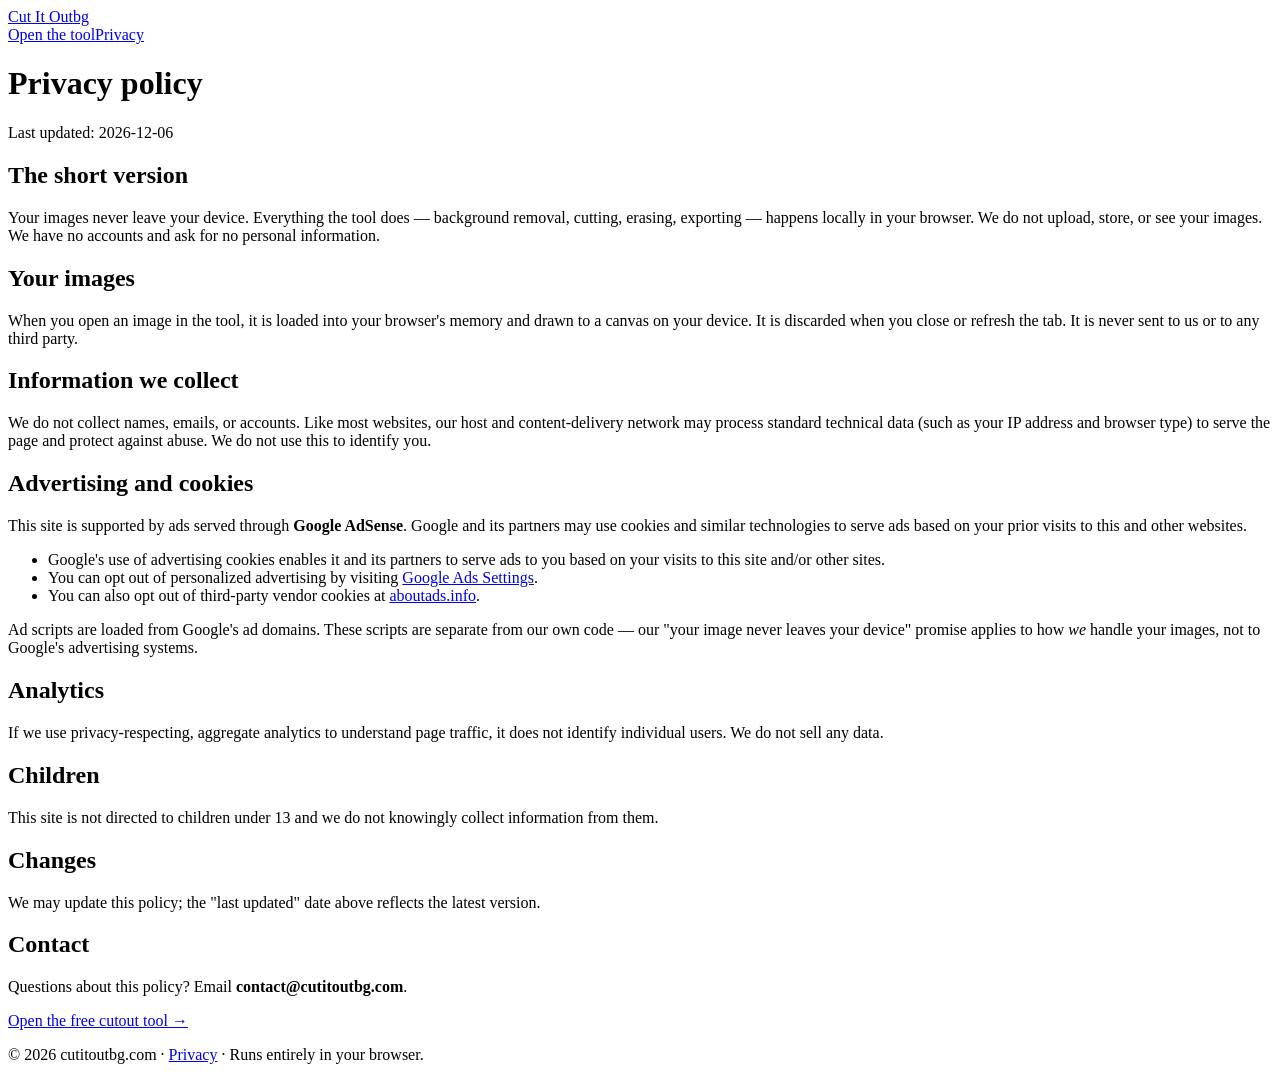
==== privacy.html @ 924de34a "Add files via upload" ====
<!DOCTYPE html>
<html lang="en">
<head>
<meta charset="utf-8">
<meta name="viewport" content="width=device-width, initial-scale=1">
<title>Privacy Policy — cutitoutbg.com</title>
<meta name="description" content="How cutitoutbg.com handles your data: your images are processed only in your browser and never uploaded. Details on advertising cookies and your choices.">
<link rel="canonical" href="https://cutitoutbg.com/privacy.html">
<link rel="stylesheet" href="/css/style.css">
<script async src="https://pagead2.googlesyndication.com/pagead/js/adsbygoogle.js?client=ca-pub-XXXXXXXXXXXXXXXX" crossorigin="anonymous"></script>
</head>
<body>
<header class="site-header">
  <a class="brand" href="/">Cut It Out<span>bg</span></a>
  <nav><a href="/">Open the tool</a><a href="/privacy.html">Privacy</a></nav>
</header>

<main class="article">
  <h1>Privacy policy</h1>
  <p class="meta">Last updated: <span id="d"></span></p>

  <h2>The short version</h2>
  <p>Your images never leave your device. Everything the tool does — background
  removal, cutting, erasing, exporting — happens locally in your browser. We do
  not upload, store, or see your images. We have no accounts and ask for no
  personal information.</p>

  <h2>Your images</h2>
  <p>When you open an image in the tool, it is loaded into your browser's memory
  and drawn to a canvas on your device. It is discarded when you close or refresh
  the tab. It is never sent to us or to any third party.</p>

  <h2>Information we collect</h2>
  <p>We do not collect names, emails, or accounts. Like most websites, our host
  and content-delivery network may process standard technical data (such as your
  IP address and browser type) to serve the page and protect against abuse. We do
  not use this to identify you.</p>

  <h2>Advertising and cookies</h2>
  <p>This site is supported by ads served through <strong>Google AdSense</strong>.
  Google and its partners may use cookies and similar technologies to serve ads
  based on your prior visits to this and other websites.</p>
  <ul>
    <li>Google's use of advertising cookies enables it and its partners to serve
    ads to you based on your visits to this site and/or other sites.</li>
    <li>You can opt out of personalized advertising by visiting
    <a href="https://www.google.com/settings/ads" rel="nofollow noopener" target="_blank">Google Ads Settings</a>.</li>
    <li>You can also opt out of third-party vendor cookies at
    <a href="https://www.aboutads.info" rel="nofollow noopener" target="_blank">aboutads.info</a>.</li>
  </ul>
  <p>Ad scripts are loaded from Google's ad domains. These scripts are separate
  from our own code — our "your image never leaves your device" promise applies to
  how <em>we</em> handle your images, not to Google's advertising systems.</p>

  <h2>Analytics</h2>
  <p>If we use privacy-respecting, aggregate analytics to understand page traffic,
  it does not identify individual users. We do not sell any data.</p>

  <h2>Children</h2>
  <p>This site is not directed to children under 13 and we do not knowingly
  collect information from them.</p>

  <h2>Changes</h2>
  <p>We may update this policy; the "last updated" date above reflects the latest
  version.</p>

  <h2>Contact</h2>
  <p>Questions about this policy? Email <strong>contact@cutitoutbg.com</strong>.</p>

  <a class="cta" href="/#tool">Open the free cutout tool →</a>
</main>

<footer class="site-footer"><p>© <span id="y"></span> cutitoutbg.com · <a href="/privacy.html">Privacy</a> · Runs entirely in your browser.</p></footer>
<script>
  document.getElementById("y").textContent = new Date().getFullYear();
  document.getElementById("d").textContent = new Date().toISOString().slice(0, 10);
</script>
</body>
</html>
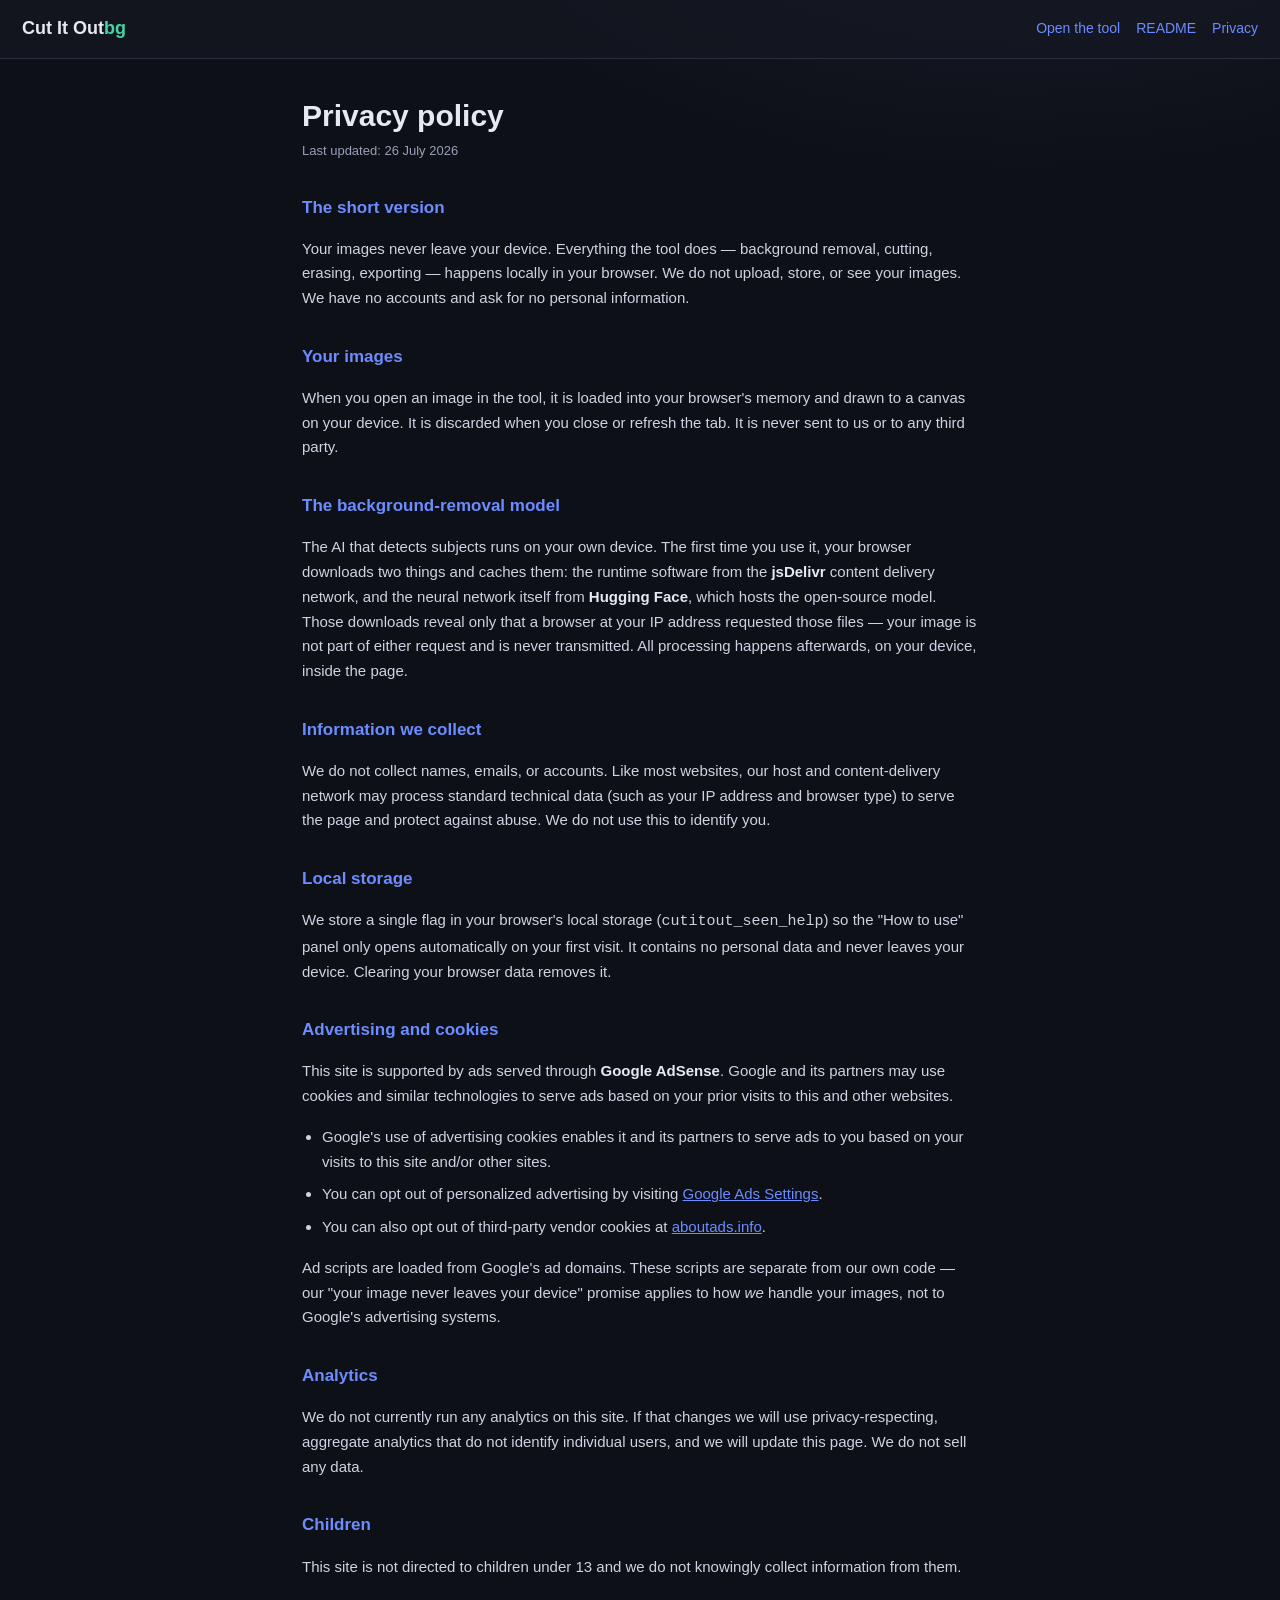
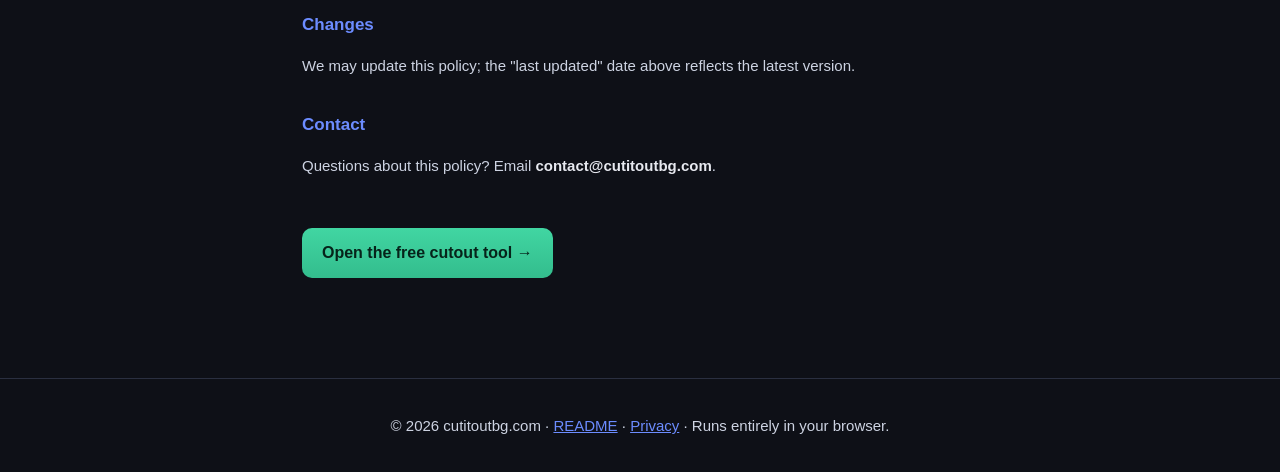
==== commit d26a1fd2: "Add files via upload" ====
--- a/privacy.html
+++ b/privacy.html
@@ -3,21 +3,85 @@
 <head>
 <meta charset="utf-8">
 <meta name="viewport" content="width=device-width, initial-scale=1">
-<title>Privacy Policy — cutitoutbg.com</title>
+<title>Privacy Policy — CutItOut</title>
 <meta name="description" content="How cutitoutbg.com handles your data: your images are processed only in your browser and never uploaded. Details on advertising cookies and your choices.">
-<link rel="canonical" href="https://cutitoutbg.com/privacy.html">
-<link rel="stylesheet" href="/css/style.css">
-<script async src="https://pagead2.googlesyndication.com/pagead/js/adsbygoogle.js?client=ca-pub-XXXXXXXXXXXXXXXX" crossorigin="anonymous"></script>
+<meta name="referrer" content="strict-origin-when-cross-origin">
+<link rel="canonical" href="https://www.cutitoutbg.com/privacy.html">
+
+<meta property="og:type"        content="article">
+<meta property="og:url"         content="https://www.cutitoutbg.com/privacy.html">
+<meta property="og:title"       content="Privacy Policy — CutItOut">
+<meta property="og:description" content="Your images are processed only in your browser and never uploaded.">
+<meta property="og:image"       content="https://www.cutitoutbg.com/og-image.png">
+<meta property="og:site_name"   content="CutItOut">
+<meta name="theme-color" content="#0e1017">
+
+<script async src="https://pagead2.googlesyndication.com/pagead/js/adsbygoogle.js?client=ca-pub-6423038605227421" crossorigin="anonymous"></script>
+
+<style>
+  /* Self-contained by design. This page previously linked /css/style.css,
+     which has never existed in this repo — the policy rendered as unstyled
+     black-on-white text, which looks abandoned on a page AdSense reviewers
+     read. Inlining costs ~2KB and removes a 404 and a render-blocking
+     round-trip. */
+  :root{
+    --bg:#0e1017; --panel:#171a24; --line:#2a2f40;
+    --txt:#e7e9f0; --muted:#98a0b5; --accent:#6c8cff; --accent2:#41d6a2;
+  }
+  *{box-sizing:border-box}
+  html{-webkit-text-size-adjust:100%}
+  body{
+    margin:0; font-family:-apple-system,BlinkMacSystemFont,"Segoe UI",Roboto,Helvetica,Arial,sans-serif;
+    background:radial-gradient(1200px 700px at 80% -10%,#1b2030 0,var(--bg) 55%) no-repeat;
+    background-color:var(--bg); color:var(--txt); line-height:1.65; min-height:100vh;
+  }
+  a{color:var(--accent)}
+  a:hover{color:var(--accent2)}
+  .site-header{
+    display:flex; align-items:center; gap:18px; flex-wrap:wrap;
+    padding:14px 22px; border-bottom:1px solid var(--line); background:rgba(20,23,33,.7);
+  }
+  .brand{font-weight:700; font-size:18px; color:var(--txt); text-decoration:none}
+  .brand span{color:var(--accent2)}
+  .site-header nav{display:flex; gap:16px; margin-left:auto; font-size:14px}
+  .site-header nav a{text-decoration:none}
+  main{max-width:720px; margin:0 auto; padding:38px 22px 60px}
+  h1{font-size:30px; margin:0 0 6px; line-height:1.25}
+  h2{font-size:17px; margin:32px 0 8px; color:var(--accent)}
+  .meta{color:var(--muted); font-size:13px; margin:0 0 26px}
+  p,li{color:#cdd3e2; font-size:15px}
+  ul{padding-left:20px}
+  li{margin-bottom:8px}
+  strong{color:var(--txt)}
+  .cta{
+    display:inline-block; margin-top:34px; padding:12px 20px; border-radius:10px;
+    background:linear-gradient(180deg,var(--accent2),#33bd8d); color:#06231a;
+    font-weight:700; text-decoration:none;
+  }
+  .cta:hover{color:#06231a; filter:brightness(1.06)}
+  .site-footer{
+    border-top:1px solid var(--line); margin-top:40px; padding:20px 22px;
+    color:var(--muted); font-size:13px; text-align:center;
+  }
+  @media (max-width:520px){ h1{font-size:25px} main{padding:26px 18px 44px} }
+</style>
 </head>
 <body>
 <header class="site-header">
   <a class="brand" href="/">Cut It Out<span>bg</span></a>
-  <nav><a href="/">Open the tool</a><a href="/privacy.html">Privacy</a></nav>
+  <nav>
+    <a href="/">Open the tool</a>
+    <a href="/readme.html">README</a>
+    <a href="/privacy.html">Privacy</a>
+  </nav>
 </header>
 
-<main class="article">
+<main>
   <h1>Privacy policy</h1>
-  <p class="meta">Last updated: <span id="d"></span></p>
+  <!-- Hard-coded. This was previously generated with new Date() on each load,
+       so the policy claimed to have been revised the very day you read it —
+       misleading, and a signal reviewers treat as an unmaintained page. -->
+  <p class="meta">Last updated: 26 July 2026</p>
 
   <h2>The short version</h2>
   <p>Your images never leave your device. Everything the tool does — background
@@ -30,11 +94,26 @@
   and drawn to a canvas on your device. It is discarded when you close or refresh
   the tab. It is never sent to us or to any third party.</p>
 
+  <h2>The background-removal model</h2>
+  <p>The AI that detects subjects runs on your own device. The first time you use
+  it, your browser downloads two things and caches them: the runtime software from
+  the <strong>jsDelivr</strong> content delivery network, and the neural network
+  itself from <strong>Hugging Face</strong>, which hosts the open-source model.
+  Those downloads reveal only that a browser at your IP address requested those
+  files — your image is not part of either request and is never transmitted. All
+  processing happens afterwards, on your device, inside the page.</p>
+
   <h2>Information we collect</h2>
   <p>We do not collect names, emails, or accounts. Like most websites, our host
   and content-delivery network may process standard technical data (such as your
   IP address and browser type) to serve the page and protect against abuse. We do
   not use this to identify you.</p>
+
+  <h2>Local storage</h2>
+  <p>We store a single flag in your browser's local storage
+  (<code>cutitout_seen_help</code>) so the "How to use" panel only opens
+  automatically on your first visit. It contains no personal data and never
+  leaves your device. Clearing your browser data removes it.</p>
 
   <h2>Advertising and cookies</h2>
   <p>This site is supported by ads served through <strong>Google AdSense</strong>.
@@ -53,8 +132,9 @@
   how <em>we</em> handle your images, not to Google's advertising systems.</p>
 
   <h2>Analytics</h2>
-  <p>If we use privacy-respecting, aggregate analytics to understand page traffic,
-  it does not identify individual users. We do not sell any data.</p>
+  <p>We do not currently run any analytics on this site. If that changes we will
+  use privacy-respecting, aggregate analytics that do not identify individual
+  users, and we will update this page. We do not sell any data.</p>
 
   <h2>Children</h2>
   <p>This site is not directed to children under 13 and we do not knowingly
@@ -67,13 +147,15 @@
   <h2>Contact</h2>
   <p>Questions about this policy? Email <strong>contact@cutitoutbg.com</strong>.</p>
 
-  <a class="cta" href="/#tool">Open the free cutout tool →</a>
+  <a class="cta" href="/">Open the free cutout tool →</a>
 </main>
 
-<footer class="site-footer"><p>© <span id="y"></span> cutitoutbg.com · <a href="/privacy.html">Privacy</a> · Runs entirely in your browser.</p></footer>
-<script>
-  document.getElementById("y").textContent = new Date().getFullYear();
-  document.getElementById("d").textContent = new Date().toISOString().slice(0, 10);
-</script>
+<footer class="site-footer">
+  <p>© <span id="y">2026</span> cutitoutbg.com ·
+     <a href="/readme.html">README</a> ·
+     <a href="/privacy.html">Privacy</a> ·
+     Runs entirely in your browser.</p>
+</footer>
+<script>document.getElementById("y").textContent=new Date().getFullYear();</script>
 </body>
 </html>
